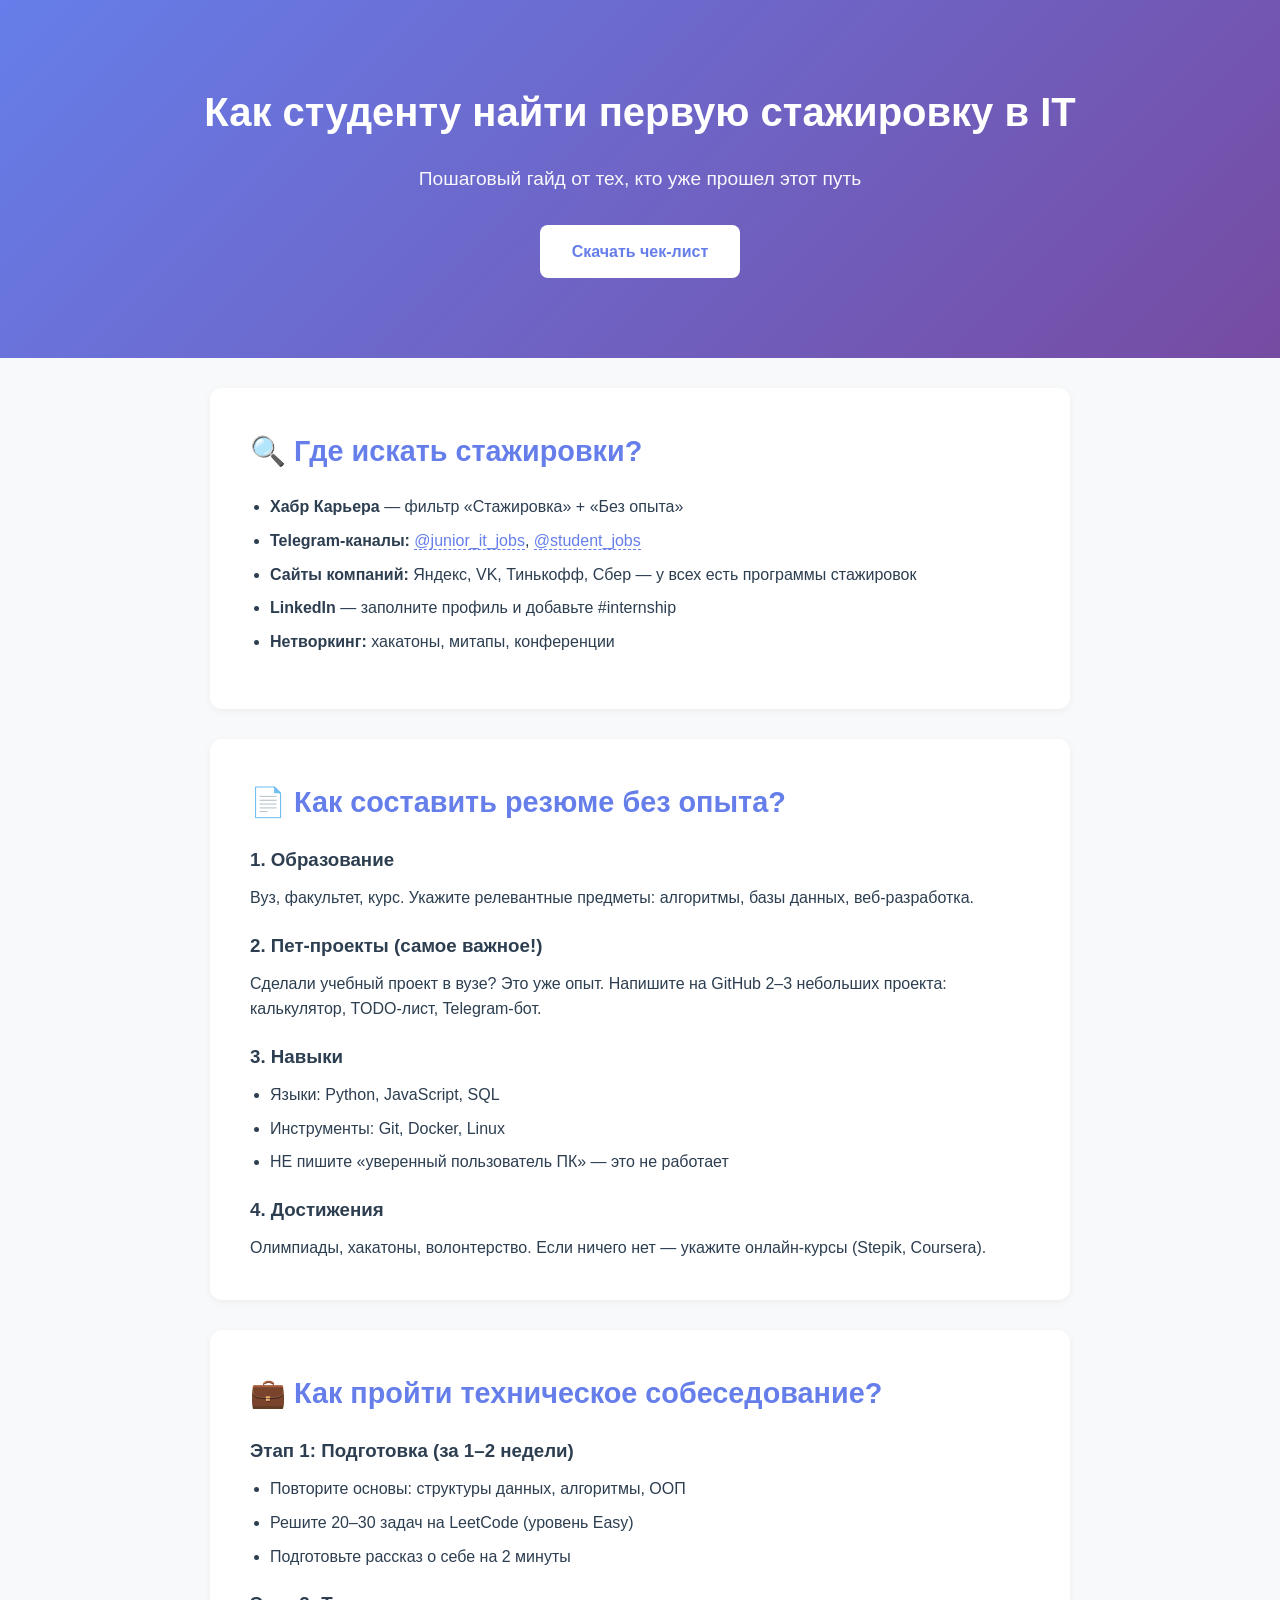
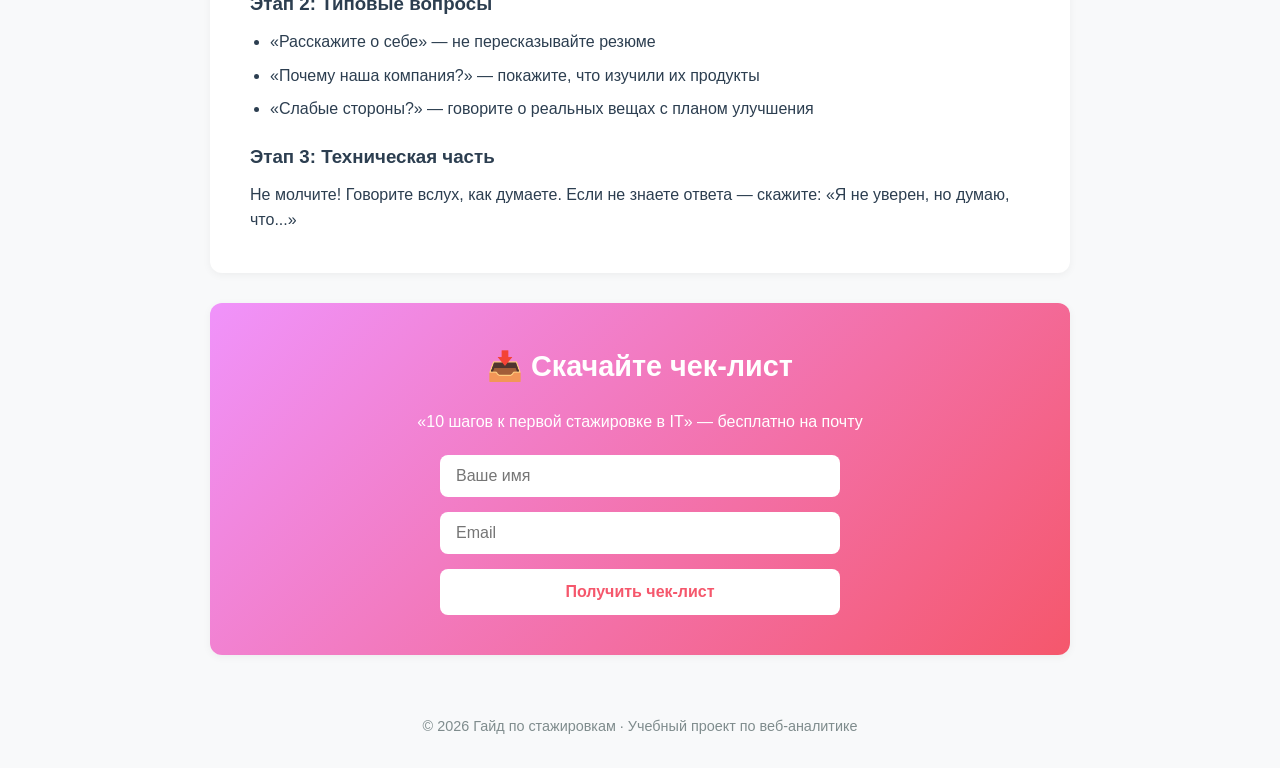
==== index.html @ 7f45454e "Create index.html" ====
<!DOCTYPE html>
<html lang="ru">
<head>
    <meta charset="UTF-8">
    <meta name="viewport" content="width=device-width, initial-scale=1.0">
    <title>Как студенту найти первую стажировку в IT</title>
    <style>
        * {
            margin: 0;
            padding: 0;
            box-sizing: border-box;
        }
        body {
            font-family: -apple-system, BlinkMacSystemFont, 'Segoe UI', Roboto, sans-serif;
            line-height: 1.6;
            color: #2c3e50;
            background: #f8f9fa;
        }
        .container {
            max-width: 900px;
            margin: 0 auto;
            padding: 0 20px;
        }
        /* Hero */
        .hero {
            background: linear-gradient(135deg, #667eea 0%, #764ba2 100%);
            color: white;
            padding: 80px 20px;
            text-align: center;
        }
        .hero h1 {
            font-size: 2.5rem;
            margin-bottom: 20px;
            font-weight: 700;
        }
        .hero p {
            font-size: 1.2rem;
            margin-bottom: 30px;
            opacity: 0.95;
        }
        .btn {
            display: inline-block;
            background: white;
            color: #667eea;
            padding: 14px 32px;
            border-radius: 8px;
            text-decoration: none;
            font-weight: 600;
            transition: transform 0.2s;
            border: none;
            cursor: pointer;
            font-size: 1rem;
        }
        .btn:hover {
            transform: translateY(-2px);
        }
        /* Sections */
        section {
            background: white;
            margin: 30px auto;
            padding: 40px;
            border-radius: 12px;
            max-width: 900px;
            box-shadow: 0 2px 8px rgba(0,0,0,0.05);
        }
        section h2 {
            color: #667eea;
            margin-bottom: 20px;
            font-size: 1.8rem;
        }
        section h3 {
            margin-top: 20px;
            margin-bottom: 10px;
            color: #2c3e50;
        }
        section ul {
            margin-left: 20px;
            margin-bottom: 15px;
        }
        section li {
            margin-bottom: 8px;
        }
        section a {
            color: #667eea;
            text-decoration: none;
            border-bottom: 1px dashed #667eea;
        }
        section a:hover {
            border-bottom-style: solid;
        }
        /* Form */
        .form-section {
            background: linear-gradient(135deg, #f093fb 0%, #f5576c 100%);
            color: white;
            text-align: center;
        }
        .form-section h2 {
            color: white;
        }
        form {
            display: flex;
            flex-direction: column;
            gap: 15px;
            max-width: 400px;
            margin: 20px auto 0;
        }
        input {
            padding: 12px 16px;
            border: none;
            border-radius: 8px;
            font-size: 1rem;
        }
        .btn-submit {
            background: white;
            color: #f5576c;
        }
        /* Footer */
        footer {
            text-align: center;
            padding: 30px;
            color: #7f8c8d;
            font-size: 0.9rem;
        }
        /* Mobile */
        @media (max-width: 600px) {
            .hero h1 { font-size: 1.8rem; }
            section { padding: 25px; }
        }
    </style>
</head>
<body>

    <!-- HERO -->
    <div class="hero">
        <h1>Как студенту найти первую стажировку в IT</h1>
        <p>Пошаговый гайд от тех, кто уже прошел этот путь</p>
        <a href="#form" class="btn">Скачать чек-лист</a>
    </div>

    <div class="container">

        <!-- SECTION 1 -->
        <section>
            <h2>🔍 Где искать стажировки?</h2>
            <ul>
                <li><strong>Хабр Карьера</strong> — фильтр «Стажировка» + «Без опыта»</li>
                <li><strong>Telegram-каналы:</strong> 
                    <a href="https://t.me/junior_it_jobs" target="_blank" class="external-link">@junior_it_jobs</a>, 
                    <a href="https://t.me/student_jobs" target="_blank" class="external-link">@student_jobs</a>
                </li>
                <li><strong>Сайты компаний:</strong> Яндекс, VK, Тинькофф, Сбер — у всех есть программы стажировок</li>
                <li><strong>LinkedIn</strong> — заполните профиль и добавьте #internship</li>
                <li><strong>Нетворкинг:</strong> хакатоны, митапы, конференции</li>
            </ul>
        </section>

        <!-- SECTION 2 -->
        <section>
            <h2>📄 Как составить резюме без опыта?</h2>
            <h3>1. Образование</h3>
            <p>Вуз, факультет, курс. Укажите релевантные предметы: алгоритмы, базы данных, веб-разработка.</p>
            
            <h3>2. Пет-проекты (самое важное!)</h3>
            <p>Сделали учебный проект в вузе? Это уже опыт. Напишите на GitHub 2–3 небольших проекта: калькулятор, TODO-лист, Telegram-бот.</p>
            
            <h3>3. Навыки</h3>
            <ul>
                <li>Языки: Python, JavaScript, SQL</li>
                <li>Инструменты: Git, Docker, Linux</li>
                <li>НЕ пишите «уверенный пользователь ПК» — это не работает</li>
            </ul>
            
            <h3>4. Достижения</h3>
            <p>Олимпиады, хакатоны, волонтерство. Если ничего нет — укажите онлайн-курсы (Stepik, Coursera).</p>
        </section>

        <!-- SECTION 3 -->
        <section>
            <h2>💼 Как пройти техническое собеседование?</h2>
            <h3>Этап 1: Подготовка (за 1–2 недели)</h3>
            <ul>
                <li>Повторите основы: структуры данных, алгоритмы, ООП</li>
                <li>Решите 20–30 задач на LeetCode (уровень Easy)</li>
                <li>Подготовьте рассказ о себе на 2 минуты</li>
            </ul>
            
            <h3>Этап 2: Типовые вопросы</h3>
            <ul>
                <li>«Расскажите о себе» — не пересказывайте резюме</li>
                <li>«Почему наша компания?» — покажите, что изучили их продукты</li>
                <li>«Слабые стороны?» — говорите о реальных вещах с планом улучшения</li>
            </ul>
            
            <h3>Этап 3: Техническая часть</h3>
            <p>Не молчите! Говорите вслух, как думаете. Если не знаете ответа — скажите: «Я не уверен, но думаю, что...»</p>
        </section>

        <!-- FORM -->
        <section id="form" class="form-section">
            <h2>📥 Скачайте чек-лист</h2>
            <p>«10 шагов к первой стажировке в IT» — бесплатно на почту</p>
            <form id="checklist-form">
                <input type="text" name="name" placeholder="Ваше имя" required>
                <input type="email" name="email" placeholder="Email" required>
                <button type="submit" class="btn btn-submit">Получить чек-лист</button>
            </form>
            <p id="form-success" style="display:none; margin-top:20px; font-weight:600;">✅ Спасибо! Чек-лист отправлен на почту.</p>
        </section>

    </div>

    <footer>
        © 2026 Гайд по стажировкам · Учебный проект по веб-аналитике
    </footer>

    <!-- Яндекс.Метрика (ЗАМЕНИТЕ XXXXXXXX НА ВАШ НОМЕР СЧЕТЧИКА) -->
    <!-- Yandex.Metrika counter -->
    <script type="text/javascript">
        // ВСТАВЬТЕ СЮДА КОД СЧЕТЧИКА ИЗ ЯНДЕКС.МЕТРИКИ
        // Или оставьте закомментированным до настройки
    </script>
    <!-- /Yandex.Metrika counter -->

    <script>
        // Обработка формы
        document.getElementById('checklist-form').addEventListener('submit', function(e) {
            e.preventDefault();
            document.getElementById('form-success').style.display = 'block';
            this.style.display = 'none';
            
            // Отправка события в Яндекс.Метрику
            if (typeof ym !== 'undefined') {
                ym(XXXXXXXX, 'reachGoal', 'download_checklist');
            }
            console.log('📥 Форма отправлена');
        });

        // Отслеживание кликов по внешним ссылкам
        document.querySelectorAll('.external-link').forEach(link => {
            link.addEventListener('click', function() {
                if (typeof ym !== 'undefined') {
                    ym(XXXXXXXX, 'reachGoal', 'external_link_click');
                }
                console.log('🔗 Клик по внешней ссылке:', this.href);
            });
        });

        // Отслеживание скролла до конца страницы
        let scrollGoalSent = false;
        window.addEventListener('scroll', function() {
            if (scrollGoalSent) return;
            const scrolled = window.scrollY + window.innerHeight;
            const pageHeight = document.body.offsetHeight;
            if (scrolled >= pageHeight - 100) {
                if (typeof ym !== 'undefined') {
                    ym(XXXXXXXX, 'reachGoal', 'read_to_end');
                }
                console.log('📖 Дочитал до конца');
                scrollGoalSent = true;
            }
        });
    </script>

</body>
</html>
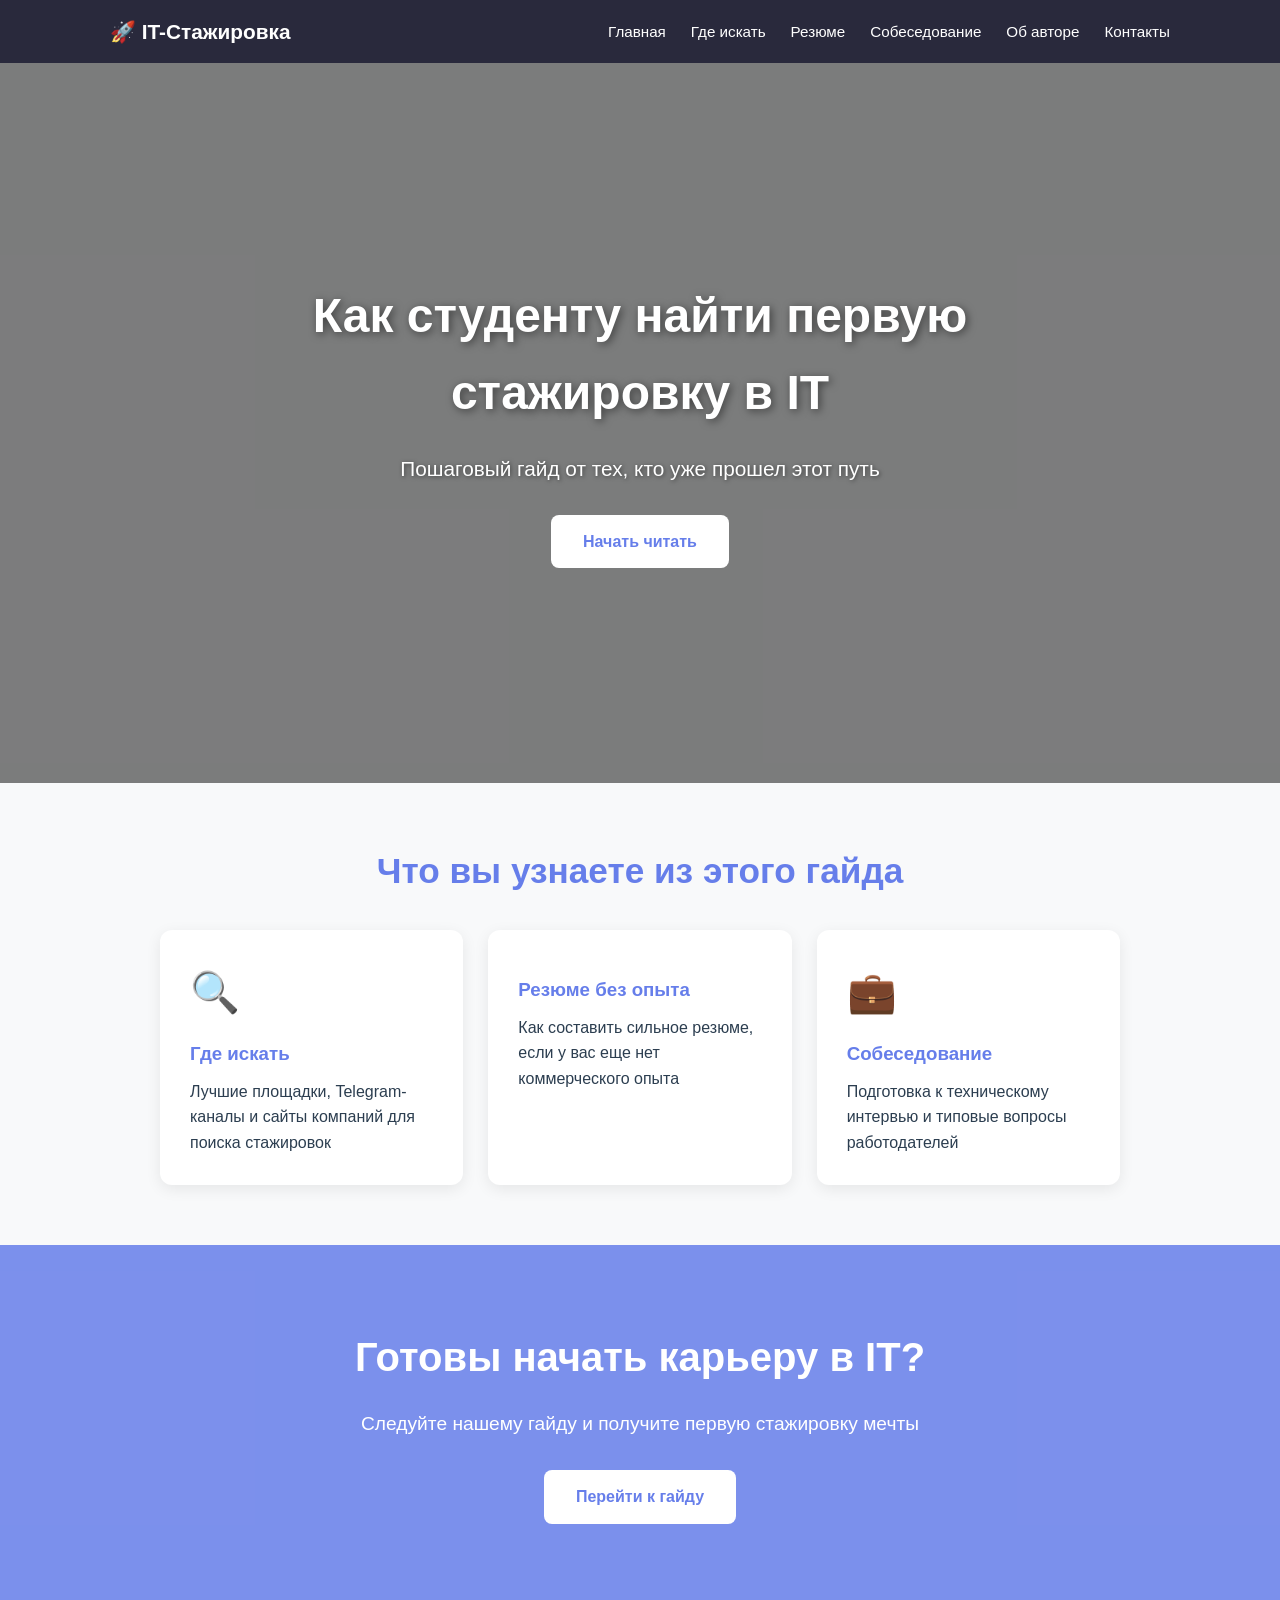
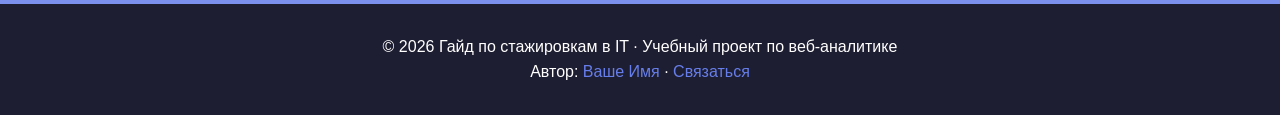
==== commit ea5f57f0: "index.html" ====
--- a/index.html
+++ b/index.html
@@ -3,261 +3,93 @@
 <head>
     <meta charset="UTF-8">
     <meta name="viewport" content="width=device-width, initial-scale=1.0">
-    <title>Как студенту найти первую стажировку в IT</title>
-    <style>
-        * {
-            margin: 0;
-            padding: 0;
-            box-sizing: border-box;
-        }
-        body {
-            font-family: -apple-system, BlinkMacSystemFont, 'Segoe UI', Roboto, sans-serif;
-            line-height: 1.6;
-            color: #2c3e50;
-            background: #f8f9fa;
-        }
-        .container {
-            max-width: 900px;
-            margin: 0 auto;
-            padding: 0 20px;
-        }
-        /* Hero */
-        .hero {
-            background: linear-gradient(135deg, #667eea 0%, #764ba2 100%);
-            color: white;
-            padding: 80px 20px;
-            text-align: center;
-        }
-        .hero h1 {
-            font-size: 2.5rem;
-            margin-bottom: 20px;
-            font-weight: 700;
-        }
-        .hero p {
-            font-size: 1.2rem;
-            margin-bottom: 30px;
-            opacity: 0.95;
-        }
-        .btn {
-            display: inline-block;
-            background: white;
-            color: #667eea;
-            padding: 14px 32px;
-            border-radius: 8px;
-            text-decoration: none;
-            font-weight: 600;
-            transition: transform 0.2s;
-            border: none;
-            cursor: pointer;
-            font-size: 1rem;
-        }
-        .btn:hover {
-            transform: translateY(-2px);
-        }
-        /* Sections */
-        section {
-            background: white;
-            margin: 30px auto;
-            padding: 40px;
-            border-radius: 12px;
-            max-width: 900px;
-            box-shadow: 0 2px 8px rgba(0,0,0,0.05);
-        }
-        section h2 {
-            color: #667eea;
-            margin-bottom: 20px;
-            font-size: 1.8rem;
-        }
-        section h3 {
-            margin-top: 20px;
-            margin-bottom: 10px;
-            color: #2c3e50;
-        }
-        section ul {
-            margin-left: 20px;
-            margin-bottom: 15px;
-        }
-        section li {
-            margin-bottom: 8px;
-        }
-        section a {
-            color: #667eea;
-            text-decoration: none;
-            border-bottom: 1px dashed #667eea;
-        }
-        section a:hover {
-            border-bottom-style: solid;
-        }
-        /* Form */
-        .form-section {
-            background: linear-gradient(135deg, #f093fb 0%, #f5576c 100%);
-            color: white;
-            text-align: center;
-        }
-        .form-section h2 {
-            color: white;
-        }
-        form {
-            display: flex;
-            flex-direction: column;
-            gap: 15px;
-            max-width: 400px;
-            margin: 20px auto 0;
-        }
-        input {
-            padding: 12px 16px;
-            border: none;
-            border-radius: 8px;
-            font-size: 1rem;
-        }
-        .btn-submit {
-            background: white;
-            color: #f5576c;
-        }
-        /* Footer */
-        footer {
-            text-align: center;
-            padding: 30px;
-            color: #7f8c8d;
-            font-size: 0.9rem;
-        }
-        /* Mobile */
-        @media (max-width: 600px) {
-            .hero h1 { font-size: 1.8rem; }
-            section { padding: 25px; }
-        }
-    </style>
+    <title>Гайд: Как найти стажировку в IT</title>
+    <link rel="stylesheet" href="style.css">
 </head>
 <body>
 
-    <!-- HERO -->
-    <div class="hero">
-        <h1>Как студенту найти первую стажировку в IT</h1>
-        <p>Пошаговый гайд от тех, кто уже прошел этот путь</p>
-        <a href="#form" class="btn">Скачать чек-лист</a>
+    <nav class="navbar">
+        <div class="nav-container">
+            <a href="index.html" class="logo">🚀 IT-Стажировка</a>
+            <ul class="nav-menu">
+                <li><a href="index.html">Главная</a></li>
+                <li><a href="where.html">Где искать</a></li>
+                <li><a href="resume.html">Резюме</a></li>
+                <li><a href="interview.html">Собеседование</a></li>
+                <li><a href="author.html">Об авторе</a></li>
+                <li><a href="contacts.html">Контакты</a></li>
+            </ul>
+        </div>
+    </nav>
+
+    <div class="hero" style="background-image: url('https://images.unsplash.com/photo-1519389950473-47ba0277781c?w=1600');">
+        <div class="hero-content">
+            <h1>Как студенту найти первую стажировку в IT</h1>
+            <p>Пошаговый гайд от тех, кто уже прошел этот путь</p>
+            <a href="where.html" class="btn btn-white">Начать читать</a>
+        </div>
     </div>
 
     <div class="container">
+        <h2 class="section-title">Что вы узнаете из этого гайда</h2>
+        <div class="cards">
+            <div class="card">
+                <div class="card-icon">🔍</div>
+                <h3>Где искать</h3>
+                <p>Лучшие площадки, Telegram-каналы и сайты компаний для поиска стажировок</p>
+            </div>
+            <div class="card">
+                <div class="card-icon"></div>
+                <h3>Резюме без опыта</h3>
+                <p>Как составить сильное резюме, если у вас еще нет коммерческого опыта</p>
+            </div>
+            <div class="card">
+                <div class="card-icon">💼</div>
+                <h3>Собеседование</h3>
+                <p>Подготовка к техническому интервью и типовые вопросы работодателей</p>
+            </div>
+        </div>
+    </div>
 
-        <!-- SECTION 1 -->
-        <section>
-            <h2>🔍 Где искать стажировки?</h2>
-            <ul>
-                <li><strong>Хабр Карьера</strong> — фильтр «Стажировка» + «Без опыта»</li>
-                <li><strong>Telegram-каналы:</strong> 
-                    <a href="https://t.me/junior_it_jobs" target="_blank" class="external-link">@junior_it_jobs</a>, 
-                    <a href="https://t.me/student_jobs" target="_blank" class="external-link">@student_jobs</a>
-                </li>
-                <li><strong>Сайты компаний:</strong> Яндекс, VK, Тинькофф, Сбер — у всех есть программы стажировок</li>
-                <li><strong>LinkedIn</strong> — заполните профиль и добавьте #internship</li>
-                <li><strong>Нетворкинг:</strong> хакатоны, митапы, конференции</li>
-            </ul>
-        </section>
-
-        <!-- SECTION 2 -->
-        <section>
-            <h2>📄 Как составить резюме без опыта?</h2>
-            <h3>1. Образование</h3>
-            <p>Вуз, факультет, курс. Укажите релевантные предметы: алгоритмы, базы данных, веб-разработка.</p>
-            
-            <h3>2. Пет-проекты (самое важное!)</h3>
-            <p>Сделали учебный проект в вузе? Это уже опыт. Напишите на GitHub 2–3 небольших проекта: калькулятор, TODO-лист, Telegram-бот.</p>
-            
-            <h3>3. Навыки</h3>
-            <ul>
-                <li>Языки: Python, JavaScript, SQL</li>
-                <li>Инструменты: Git, Docker, Linux</li>
-                <li>НЕ пишите «уверенный пользователь ПК» — это не работает</li>
-            </ul>
-            
-            <h3>4. Достижения</h3>
-            <p>Олимпиады, хакатоны, волонтерство. Если ничего нет — укажите онлайн-курсы (Stepik, Coursera).</p>
-        </section>
-
-        <!-- SECTION 3 -->
-        <section>
-            <h2>💼 Как пройти техническое собеседование?</h2>
-            <h3>Этап 1: Подготовка (за 1–2 недели)</h3>
-            <ul>
-                <li>Повторите основы: структуры данных, алгоритмы, ООП</li>
-                <li>Решите 20–30 задач на LeetCode (уровень Easy)</li>
-                <li>Подготовьте рассказ о себе на 2 минуты</li>
-            </ul>
-            
-            <h3>Этап 2: Типовые вопросы</h3>
-            <ul>
-                <li>«Расскажите о себе» — не пересказывайте резюме</li>
-                <li>«Почему наша компания?» — покажите, что изучили их продукты</li>
-                <li>«Слабые стороны?» — говорите о реальных вещах с планом улучшения</li>
-            </ul>
-            
-            <h3>Этап 3: Техническая часть</h3>
-            <p>Не молчите! Говорите вслух, как думаете. Если не знаете ответа — скажите: «Я не уверен, но думаю, что...»</p>
-        </section>
-
-        <!-- FORM -->
-        <section id="form" class="form-section">
-            <h2>📥 Скачайте чек-лист</h2>
-            <p>«10 шагов к первой стажировке в IT» — бесплатно на почту</p>
-            <form id="checklist-form">
-                <input type="text" name="name" placeholder="Ваше имя" required>
-                <input type="email" name="email" placeholder="Email" required>
-                <button type="submit" class="btn btn-submit">Получить чек-лист</button>
-            </form>
-            <p id="form-success" style="display:none; margin-top:20px; font-weight:600;">✅ Спасибо! Чек-лист отправлен на почту.</p>
-        </section>
-
+    <div class="parallax-section" style="background-image: url('https://images.unsplash.com/photo-1522071820081-009f0129c71c?w=1600');">
+        <div class="parallax-content">
+            <h2>Готовы начать карьеру в IT?</h2>
+            <p style="font-size: 1.2rem; margin-bottom: 30px;">Следуйте нашему гайду и получите первую стажировку мечты</p>
+            <a href="where.html" class="btn btn-white">Перейти к гайду</a>
+        </div>
     </div>
 
     <footer>
-        © 2026 Гайд по стажировкам · Учебный проект по веб-аналитике
+        <p>© 2026 Гайд по стажировкам в IT · Учебный проект по веб-аналитике</p>
+        <p>Автор: <a href="author.html">Ваше Имя</a> · <a href="contacts.html">Связаться</a></p>
     </footer>
 
-    <!-- Яндекс.Метрика (ЗАМЕНИТЕ XXXXXXXX НА ВАШ НОМЕР СЧЕТЧИКА) -->
     <!-- Yandex.Metrika counter -->
     <script type="text/javascript">
-        // ВСТАВЬТЕ СЮДА КОД СЧЕТЧИКА ИЗ ЯНДЕКС.МЕТРИКИ
-        // Или оставьте закомментированным до настройки
+        (function(m,e,t,r,i,k,a){m[i]=m[i]||function(){(m[i].a=m[i].a||[]).push(arguments)};
+        m[i].l=1*new Date();
+        for (var j = 0; j < document.scripts.length; j++) {if (document.scripts[j].src === r) { return; }}
+        k=e.createElement(t),a=e.getElementsByTagName(t)[0],k.async=1,k.src=r,a.parentNode.insertBefore(k,a)})
+        (window, document, "script", "https://mc.yandex.ru/metrika/tag.js", "ym");
+
+        ym(XXXXXXXX, "init", {
+            clickmap:true,
+            trackLinks:true,
+            accurateTrackBounce:true,
+            webvisor:true
+        });
     </script>
+    <noscript><div><img src="https://mc.yandex.ru/watch/XXXXXXXX" style="position:absolute; left:-9999px;" alt="" /></div></noscript>
     <!-- /Yandex.Metrika counter -->
 
     <script>
-        // Обработка формы
-        document.getElementById('checklist-form').addEventListener('submit', function(e) {
-            e.preventDefault();
-            document.getElementById('form-success').style.display = 'block';
-            this.style.display = 'none';
-            
-            // Отправка события в Яндекс.Метрику
-            if (typeof ym !== 'undefined') {
-                ym(XXXXXXXX, 'reachGoal', 'download_checklist');
-            }
-            console.log('📥 Форма отправлена');
-        });
-
-        // Отслеживание кликов по внешним ссылкам
-        document.querySelectorAll('.external-link').forEach(link => {
+        // Отслеживание переходов между страницами
+        document.querySelectorAll('.nav-menu a, .btn').forEach(link => {
             link.addEventListener('click', function() {
                 if (typeof ym !== 'undefined') {
-                    ym(XXXXXXXX, 'reachGoal', 'external_link_click');
+                    ym(XXXXXXXX, 'reachGoal', 'page_navigation');
                 }
-                console.log('🔗 Клик по внешней ссылке:', this.href);
             });
-        });
-
-        // Отслеживание скролла до конца страницы
-        let scrollGoalSent = false;
-        window.addEventListener('scroll', function() {
-            if (scrollGoalSent) return;
-            const scrolled = window.scrollY + window.innerHeight;
-            const pageHeight = document.body.offsetHeight;
-            if (scrolled >= pageHeight - 100) {
-                if (typeof ym !== 'undefined') {
-                    ym(XXXXXXXX, 'reachGoal', 'read_to_end');
-                }
-                console.log('📖 Дочитал до конца');
-                scrollGoalSent = true;
-            }
         });
     </script>
 
--- a/style.css
+++ b/style.css
@@ -0,0 +1,342 @@
+* {
+    margin: 0;
+    padding: 0;
+    box-sizing: border-box;
+}
+
+body {
+    font-family: -apple-system, BlinkMacSystemFont, 'Segoe UI', Roboto, sans-serif;
+    line-height: 1.6;
+    color: #2c3e50;
+    background: #f8f9fa;
+}
+
+/* Навигация */
+.navbar {
+    background: rgba(30, 30, 50, 0.95);
+    padding: 15px 0;
+    position: sticky;
+    top: 0;
+    z-index: 1000;
+    backdrop-filter: blur(10px);
+}
+
+.nav-container {
+    max-width: 1100px;
+    margin: 0 auto;
+    display: flex;
+    justify-content: space-between;
+    align-items: center;
+    padding: 0 20px;
+}
+
+.logo {
+    color: white;
+    font-weight: 700;
+    font-size: 1.3rem;
+    text-decoration: none;
+}
+
+.nav-menu {
+    display: flex;
+    list-style: none;
+    gap: 25px;
+    flex-wrap: wrap;
+}
+
+.nav-menu a {
+    color: white;
+    text-decoration: none;
+    font-weight: 500;
+    transition: color 0.3s;
+    font-size: 0.95rem;
+}
+
+.nav-menu a:hover {
+    color: #667eea;
+}
+
+/* Hero с фоновым фото */
+.hero {
+    height: 80vh;
+    min-height: 500px;
+    background-size: cover;
+    background-position: center;
+    background-attachment: fixed;
+    display: flex;
+    align-items: center;
+    justify-content: center;
+    text-align: center;
+    color: white;
+    position: relative;
+}
+
+.hero::before {
+    content: '';
+    position: absolute;
+    top: 0; left: 0; right: 0; bottom: 0;
+    background: rgba(0,0,0,0.5);
+}
+
+.hero-content {
+    position: relative;
+    z-index: 2;
+    max-width: 800px;
+    padding: 20px;
+}
+
+.hero h1 {
+    font-size: 3rem;
+    margin-bottom: 20px;
+    font-weight: 700;
+    text-shadow: 2px 2px 8px rgba(0,0,0,0.5);
+}
+
+.hero p {
+    font-size: 1.3rem;
+    margin-bottom: 30px;
+    text-shadow: 1px 1px 4px rgba(0,0,0,0.5);
+}
+
+/* Кнопки */
+.btn {
+    display: inline-block;
+    background: #667eea;
+    color: white;
+    padding: 14px 32px;
+    border-radius: 8px;
+    text-decoration: none;
+    font-weight: 600;
+    transition: all 0.3s;
+    border: none;
+    cursor: pointer;
+    font-size: 1rem;
+}
+
+.btn:hover {
+    background: #764ba2;
+    transform: translateY(-2px);
+}
+
+.btn-white {
+    background: white;
+    color: #667eea;
+}
+
+/* Контент */
+.container {
+    max-width: 1000px;
+    margin: 0 auto;
+    padding: 60px 20px;
+}
+
+.section-title {
+    font-size: 2.2rem;
+    color: #667eea;
+    margin-bottom: 30px;
+    text-align: center;
+}
+
+.content-block {
+    background: white;
+    padding: 40px;
+    border-radius: 12px;
+    margin-bottom: 30px;
+    box-shadow: 0 4px 15px rgba(0,0,0,0.08);
+}
+
+.content-block h2 {
+    color: #667eea;
+    margin-bottom: 20px;
+    font-size: 1.8rem;
+}
+
+.content-block h3 {
+    margin-top: 25px;
+    margin-bottom: 12px;
+    color: #2c3e50;
+    font-size: 1.3rem;
+}
+
+.content-block ul {
+    margin-left: 25px;
+    margin-bottom: 15px;
+}
+
+.content-block li {
+    margin-bottom: 10px;
+}
+
+.content-block a {
+    color: #667eea;
+    text-decoration: none;
+    border-bottom: 1px dashed #667eea;
+}
+
+.content-block a:hover {
+    border-bottom-style: solid;
+}
+
+/* Карточки */
+.cards {
+    display: grid;
+    grid-template-columns: repeat(auto-fit, minmax(280px, 1fr));
+    gap: 25px;
+    margin-top: 30px;
+}
+
+.card {
+    background: white;
+    padding: 30px;
+    border-radius: 12px;
+    box-shadow: 0 4px 15px rgba(0,0,0,0.08);
+    transition: transform 0.3s;
+}
+
+.card:hover {
+    transform: translateY(-5px);
+}
+
+.card-icon {
+    font-size: 2.5rem;
+    margin-bottom: 15px;
+}
+
+.card h3 {
+    color: #667eea;
+    margin-bottom: 10px;
+}
+
+/* Секция с фоновым фото */
+.parallax-section {
+    background-size: cover;
+    background-position: center;
+    background-attachment: fixed;
+    padding: 80px 20px;
+    color: white;
+    text-align: center;
+    position: relative;
+}
+
+.parallax-section::before {
+    content: '';
+    position: absolute;
+    top: 0; left: 0; right: 0; bottom: 0;
+    background: rgba(102, 126, 234, 0.85);
+}
+
+.parallax-content {
+    position: relative;
+    z-index: 2;
+    max-width: 800px;
+    margin: 0 auto;
+}
+
+.parallax-section h2 {
+    font-size: 2.5rem;
+    margin-bottom: 20px;
+}
+
+/* Форма */
+.form-container {
+    max-width: 500px;
+    margin: 0 auto;
+}
+
+.form-container input,
+.form-container textarea {
+    width: 100%;
+    padding: 14px 16px;
+    border: 2px solid #e0e0e0;
+    border-radius: 8px;
+    font-size: 1rem;
+    margin-bottom: 15px;
+    font-family: inherit;
+    transition: border-color 0.3s;
+}
+
+.form-container input:focus,
+.form-container textarea:focus {
+    outline: none;
+    border-color: #667eea;
+}
+
+.form-container textarea {
+    resize: vertical;
+    min-height: 120px;
+}
+
+/* Автор */
+.author-card {
+    display: flex;
+    gap: 40px;
+    align-items: center;
+    background: white;
+    padding: 40px;
+    border-radius: 12px;
+    box-shadow: 0 4px 15px rgba(0,0,0,0.08);
+    flex-wrap: wrap;
+}
+
+.author-photo {
+    width: 250px;
+    height: 250px;
+    border-radius: 50%;
+    object-fit: cover;
+    border: 5px solid #667eea;
+}
+
+.author-info {
+    flex: 1;
+    min-width: 280px;
+}
+
+.author-info h2 {
+    color: #667eea;
+    margin-bottom: 15px;
+}
+
+.author-info p {
+    margin-bottom: 12px;
+}
+
+/* Контакты */
+.contact-item {
+    display: flex;
+    align-items: center;
+    gap: 15px;
+    padding: 20px;
+    background: white;
+    border-radius: 8px;
+    margin-bottom: 15px;
+    box-shadow: 0 2px 8px rgba(0,0,0,0.05);
+}
+
+.contact-icon {
+    font-size: 1.8rem;
+    width: 50px;
+    text-align: center;
+}
+
+/* Footer */
+footer {
+    background: #1e1e32;
+    color: white;
+    text-align: center;
+    padding: 30px 20px;
+}
+
+footer a {
+    color: #667eea;
+    text-decoration: none;
+}
+
+/* Адаптив */
+@media (max-width: 768px) {
+    .hero h1 { font-size: 2rem; }
+    .hero p { font-size: 1.1rem; }
+    .nav-menu { gap: 15px; font-size: 0.9rem; }
+    .content-block { padding: 25px; }
+    .author-card { flex-direction: column; text-align: center; }
+    .author-photo { width: 200px; height: 200px; }
+}
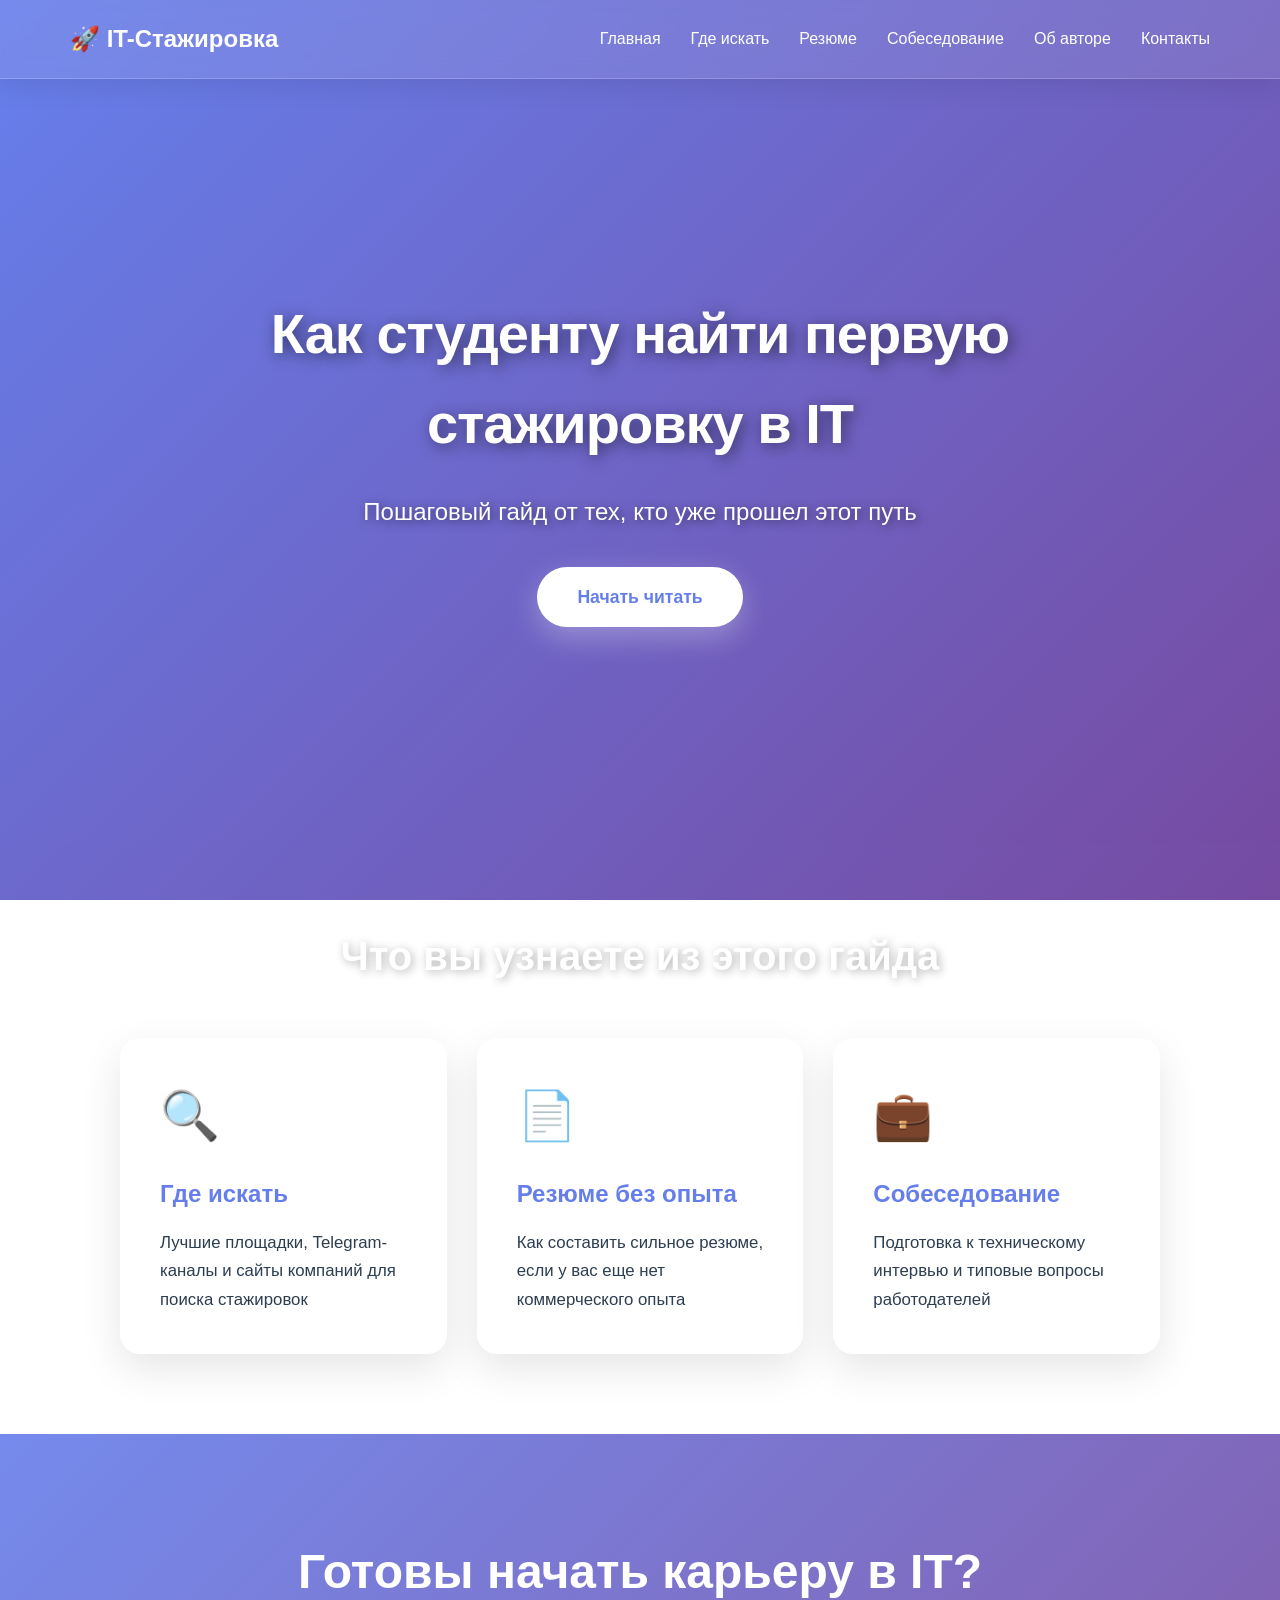
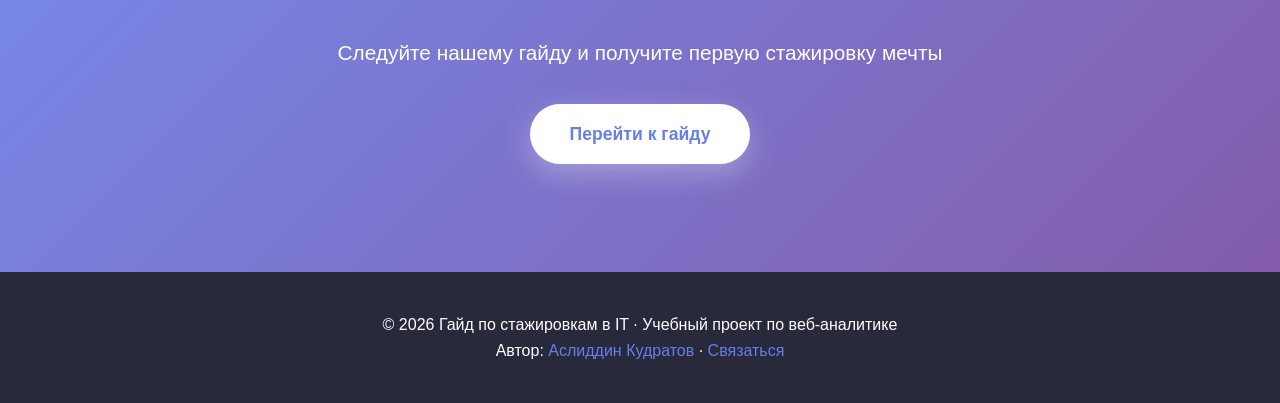
==== commit 5460454b: "Update index.html" ====
--- a/index.html
+++ b/index.html
@@ -3,11 +3,10 @@
 <head>
     <meta charset="UTF-8">
     <meta name="viewport" content="width=device-width, initial-scale=1.0">
-    <title>Гайд: Как найти стажировку в IT</title>
+    <title>Гайд: Как найти стажировку в IT | Аслиддин Кудратов</title>
     <link rel="stylesheet" href="style.css">
 </head>
 <body>
-
     <nav class="navbar">
         <div class="nav-container">
             <a href="index.html" class="logo">🚀 IT-Стажировка</a>
@@ -21,7 +20,6 @@
             </ul>
         </div>
     </nav>
-
     <div class="hero" style="background-image: url('https://images.unsplash.com/photo-1519389950473-47ba0277781c?w=1600');">
         <div class="hero-content">
             <h1>Как студенту найти первую стажировку в IT</h1>
@@ -29,69 +27,40 @@
             <a href="where.html" class="btn btn-white">Начать читать</a>
         </div>
     </div>
-
     <div class="container">
         <h2 class="section-title">Что вы узнаете из этого гайда</h2>
         <div class="cards">
-            <div class="card">
-                <div class="card-icon">🔍</div>
-                <h3>Где искать</h3>
-                <p>Лучшие площадки, Telegram-каналы и сайты компаний для поиска стажировок</p>
-            </div>
-            <div class="card">
-                <div class="card-icon"></div>
-                <h3>Резюме без опыта</h3>
-                <p>Как составить сильное резюме, если у вас еще нет коммерческого опыта</p>
-            </div>
-            <div class="card">
-                <div class="card-icon">💼</div>
-                <h3>Собеседование</h3>
-                <p>Подготовка к техническому интервью и типовые вопросы работодателей</p>
-            </div>
+            <div class="card"><div class="card-icon">🔍</div><h3>Где искать</h3><p>Лучшие площадки, Telegram-каналы и сайты компаний для поиска стажировок</p></div>
+            <div class="card"><div class="card-icon">📄</div><h3>Резюме без опыта</h3><p>Как составить сильное резюме, если у вас еще нет коммерческого опыта</p></div>
+            <div class="card"><div class="card-icon">💼</div><h3>Собеседование</h3><p>Подготовка к техническому интервью и типовые вопросы работодателей</p></div>
         </div>
     </div>
-
     <div class="parallax-section" style="background-image: url('https://images.unsplash.com/photo-1522071820081-009f0129c71c?w=1600');">
         <div class="parallax-content">
             <h2>Готовы начать карьеру в IT?</h2>
-            <p style="font-size: 1.2rem; margin-bottom: 30px;">Следуйте нашему гайду и получите первую стажировку мечты</p>
+            <p style="font-size: 1.3rem; margin-bottom: 35px;">Следуйте нашему гайду и получите первую стажировку мечты</p>
             <a href="where.html" class="btn btn-white">Перейти к гайду</a>
         </div>
     </div>
-
     <footer>
         <p>© 2026 Гайд по стажировкам в IT · Учебный проект по веб-аналитике</p>
-        <p>Автор: <a href="author.html">Ваше Имя</a> · <a href="contacts.html">Связаться</a></p>
+        <p>Автор: <a href="author.html">Аслиддин Кудратов</a> · <a href="contacts.html">Связаться</a></p>
     </footer>
-
-    <!-- Yandex.Metrika counter -->
     <script type="text/javascript">
         (function(m,e,t,r,i,k,a){m[i]=m[i]||function(){(m[i].a=m[i].a||[]).push(arguments)};
         m[i].l=1*new Date();
         for (var j = 0; j < document.scripts.length; j++) {if (document.scripts[j].src === r) { return; }}
         k=e.createElement(t),a=e.getElementsByTagName(t)[0],k.async=1,k.src=r,a.parentNode.insertBefore(k,a)})
         (window, document, "script", "https://mc.yandex.ru/metrika/tag.js", "ym");
-
-        ym(XXXXXXXX, "init", {
-            clickmap:true,
-            trackLinks:true,
-            accurateTrackBounce:true,
-            webvisor:true
-        });
+        ym(12345678, "init", { clickmap: true, trackLinks: true, accurateTrackBounce: true, webvisor: true });
     </script>
-    <noscript><div><img src="https://mc.yandex.ru/watch/XXXXXXXX" style="position:absolute; left:-9999px;" alt="" /></div></noscript>
-    <!-- /Yandex.Metrika counter -->
-
+    <noscript><div><img src="https://mc.yandex.ru/watch/12345678" style="position:absolute; left:-9999px;" alt="" /></div></noscript>
     <script>
-        // Отслеживание переходов между страницами
         document.querySelectorAll('.nav-menu a, .btn').forEach(link => {
             link.addEventListener('click', function() {
-                if (typeof ym !== 'undefined') {
-                    ym(XXXXXXXX, 'reachGoal', 'page_navigation');
-                }
+                if (typeof ym !== 'undefined') { ym(12345678, 'reachGoal', 'page_navigation'); }
             });
         });
     </script>
-
 </body>
 </html>
--- a/style.css
+++ b/style.css
@@ -1,342 +1,64 @@
-* {
-    margin: 0;
-    padding: 0;
-    box-sizing: border-box;
-}
-
-body {
-    font-family: -apple-system, BlinkMacSystemFont, 'Segoe UI', Roboto, sans-serif;
-    line-height: 1.6;
-    color: #2c3e50;
-    background: #f8f9fa;
-}
-
-/* Навигация */
-.navbar {
-    background: rgba(30, 30, 50, 0.95);
-    padding: 15px 0;
-    position: sticky;
-    top: 0;
-    z-index: 1000;
-    backdrop-filter: blur(10px);
-}
-
-.nav-container {
-    max-width: 1100px;
-    margin: 0 auto;
-    display: flex;
-    justify-content: space-between;
-    align-items: center;
-    padding: 0 20px;
-}
-
-.logo {
-    color: white;
-    font-weight: 700;
-    font-size: 1.3rem;
-    text-decoration: none;
-}
-
-.nav-menu {
-    display: flex;
-    list-style: none;
-    gap: 25px;
-    flex-wrap: wrap;
-}
-
-.nav-menu a {
-    color: white;
-    text-decoration: none;
-    font-weight: 500;
-    transition: color 0.3s;
-    font-size: 0.95rem;
-}
-
-.nav-menu a:hover {
-    color: #667eea;
-}
-
-/* Hero с фоновым фото */
-.hero {
-    height: 80vh;
-    min-height: 500px;
-    background-size: cover;
-    background-position: center;
-    background-attachment: fixed;
-    display: flex;
-    align-items: center;
-    justify-content: center;
-    text-align: center;
-    color: white;
-    position: relative;
-}
-
-.hero::before {
-    content: '';
-    position: absolute;
-    top: 0; left: 0; right: 0; bottom: 0;
-    background: rgba(0,0,0,0.5);
-}
-
-.hero-content {
-    position: relative;
-    z-index: 2;
-    max-width: 800px;
-    padding: 20px;
-}
-
-.hero h1 {
-    font-size: 3rem;
-    margin-bottom: 20px;
-    font-weight: 700;
-    text-shadow: 2px 2px 8px rgba(0,0,0,0.5);
-}
-
-.hero p {
-    font-size: 1.3rem;
-    margin-bottom: 30px;
-    text-shadow: 1px 1px 4px rgba(0,0,0,0.5);
-}
-
-/* Кнопки */
-.btn {
-    display: inline-block;
-    background: #667eea;
-    color: white;
-    padding: 14px 32px;
-    border-radius: 8px;
-    text-decoration: none;
-    font-weight: 600;
-    transition: all 0.3s;
-    border: none;
-    cursor: pointer;
-    font-size: 1rem;
-}
-
-.btn:hover {
-    background: #764ba2;
-    transform: translateY(-2px);
-}
-
-.btn-white {
-    background: white;
-    color: #667eea;
-}
-
-/* Контент */
-.container {
-    max-width: 1000px;
-    margin: 0 auto;
-    padding: 60px 20px;
-}
-
-.section-title {
-    font-size: 2.2rem;
-    color: #667eea;
-    margin-bottom: 30px;
-    text-align: center;
-}
-
-.content-block {
-    background: white;
-    padding: 40px;
-    border-radius: 12px;
-    margin-bottom: 30px;
-    box-shadow: 0 4px 15px rgba(0,0,0,0.08);
-}
-
-.content-block h2 {
-    color: #667eea;
-    margin-bottom: 20px;
-    font-size: 1.8rem;
-}
-
-.content-block h3 {
-    margin-top: 25px;
-    margin-bottom: 12px;
-    color: #2c3e50;
-    font-size: 1.3rem;
-}
-
-.content-block ul {
-    margin-left: 25px;
-    margin-bottom: 15px;
-}
-
-.content-block li {
-    margin-bottom: 10px;
-}
-
-.content-block a {
-    color: #667eea;
-    text-decoration: none;
-    border-bottom: 1px dashed #667eea;
-}
-
-.content-block a:hover {
-    border-bottom-style: solid;
-}
-
-/* Карточки */
-.cards {
-    display: grid;
-    grid-template-columns: repeat(auto-fit, minmax(280px, 1fr));
-    gap: 25px;
-    margin-top: 30px;
-}
-
-.card {
-    background: white;
-    padding: 30px;
-    border-radius: 12px;
-    box-shadow: 0 4px 15px rgba(0,0,0,0.08);
-    transition: transform 0.3s;
-}
-
-.card:hover {
-    transform: translateY(-5px);
-}
-
-.card-icon {
-    font-size: 2.5rem;
-    margin-bottom: 15px;
-}
-
-.card h3 {
-    color: #667eea;
-    margin-bottom: 10px;
-}
-
-/* Секция с фоновым фото */
-.parallax-section {
-    background-size: cover;
-    background-position: center;
-    background-attachment: fixed;
-    padding: 80px 20px;
-    color: white;
-    text-align: center;
-    position: relative;
-}
-
-.parallax-section::before {
-    content: '';
-    position: absolute;
-    top: 0; left: 0; right: 0; bottom: 0;
-    background: rgba(102, 126, 234, 0.85);
-}
-
-.parallax-content {
-    position: relative;
-    z-index: 2;
-    max-width: 800px;
-    margin: 0 auto;
-}
-
-.parallax-section h2 {
-    font-size: 2.5rem;
-    margin-bottom: 20px;
-}
-
-/* Форма */
-.form-container {
-    max-width: 500px;
-    margin: 0 auto;
-}
-
-.form-container input,
-.form-container textarea {
-    width: 100%;
-    padding: 14px 16px;
-    border: 2px solid #e0e0e0;
-    border-radius: 8px;
-    font-size: 1rem;
-    margin-bottom: 15px;
-    font-family: inherit;
-    transition: border-color 0.3s;
-}
-
-.form-container input:focus,
-.form-container textarea:focus {
-    outline: none;
-    border-color: #667eea;
-}
-
-.form-container textarea {
-    resize: vertical;
-    min-height: 120px;
-}
-
-/* Автор */
-.author-card {
-    display: flex;
-    gap: 40px;
-    align-items: center;
-    background: white;
-    padding: 40px;
-    border-radius: 12px;
-    box-shadow: 0 4px 15px rgba(0,0,0,0.08);
-    flex-wrap: wrap;
-}
-
-.author-photo {
-    width: 250px;
-    height: 250px;
-    border-radius: 50%;
-    object-fit: cover;
-    border: 5px solid #667eea;
-}
-
-.author-info {
-    flex: 1;
-    min-width: 280px;
-}
-
-.author-info h2 {
-    color: #667eea;
-    margin-bottom: 15px;
-}
-
-.author-info p {
-    margin-bottom: 12px;
-}
-
-/* Контакты */
-.contact-item {
-    display: flex;
-    align-items: center;
-    gap: 15px;
-    padding: 20px;
-    background: white;
-    border-radius: 8px;
-    margin-bottom: 15px;
-    box-shadow: 0 2px 8px rgba(0,0,0,0.05);
-}
-
-.contact-icon {
-    font-size: 1.8rem;
-    width: 50px;
-    text-align: center;
-}
-
-/* Footer */
-footer {
-    background: #1e1e32;
-    color: white;
-    text-align: center;
-    padding: 30px 20px;
-}
-
-footer a {
-    color: #667eea;
-    text-decoration: none;
-}
-
-/* Адаптив */
-@media (max-width: 768px) {
-    .hero h1 { font-size: 2rem; }
-    .hero p { font-size: 1.1rem; }
-    .nav-menu { gap: 15px; font-size: 0.9rem; }
-    .content-block { padding: 25px; }
-    .author-card { flex-direction: column; text-align: center; }
-    .author-photo { width: 200px; height: 200px; }
-}
+* { margin: 0; padding: 0; box-sizing: border-box; }
+body { font-family: 'Segoe UI', Tahoma, Geneva, Verdana, sans-serif; line-height: 1.6; color: #2c3e50; background: linear-gradient(135deg, #667eea 0%, #764ba2 100%); background-attachment: fixed; min-height: 100vh; }
+.navbar { background: rgba(255, 255, 255, 0.1); backdrop-filter: blur(10px); padding: 20px 0; position: sticky; top: 0; z-index: 1000; box-shadow: 0 4px 30px rgba(0, 0, 0, 0.1); border-bottom: 1px solid rgba(255, 255, 255, 0.2); }
+.nav-container { max-width: 1200px; margin: 0 auto; display: flex; justify-content: space-between; align-items: center; padding: 0 30px; }
+.logo { color: white; font-weight: 700; font-size: 1.5rem; text-decoration: none; transition: transform 0.3s; }
+.logo:hover { transform: scale(1.05); }
+.nav-menu { display: flex; list-style: none; gap: 30px; flex-wrap: wrap; }
+.nav-menu a { color: white; text-decoration: none; font-weight: 500; transition: all 0.3s; font-size: 1rem; position: relative; padding: 5px 0; }
+.nav-menu a::after { content: ''; position: absolute; bottom: 0; left: 0; width: 0; height: 2px; background: white; transition: width 0.3s; }
+.nav-menu a:hover::after { width: 100%; }
+.nav-menu a:hover { transform: translateY(-2px); }
+.hero { height: 85vh; min-height: 500px; background-size: cover; background-position: center; background-attachment: fixed; display: flex; align-items: center; justify-content: center; text-align: center; color: white; position: relative; overflow: hidden; }
+.hero::before { content: ''; position: absolute; top: 0; left: 0; right: 0; bottom: 0; background: linear-gradient(135deg, rgba(102, 126, 234, 0.7) 0%, rgba(118, 75, 162, 0.7) 100%); animation: gradientShift 15s ease infinite; }
+@keyframes gradientShift { 0%, 100% { opacity: 0.7; } 50% { opacity: 0.9; } }
+.hero-content { position: relative; z-index: 2; max-width: 900px; padding: 20px; animation: fadeInUp 1s ease; }
+@keyframes fadeInUp { from { opacity: 0; transform: translateY(30px); } to { opacity: 1; transform: translateY(0); } }
+.hero h1 { font-size: 3.5rem; margin-bottom: 25px; font-weight: 800; text-shadow: 3px 3px 15px rgba(0,0,0,0.5); letter-spacing: -1px; }
+.hero p { font-size: 1.5rem; margin-bottom: 35px; text-shadow: 2px 2px 10px rgba(0,0,0,0.5); font-weight: 300; }
+.btn { display: inline-block; background: linear-gradient(135deg, #667eea 0%, #764ba2 100%); color: white; padding: 16px 40px; border-radius: 50px; text-decoration: none; font-weight: 600; transition: all 0.3s; border: none; cursor: pointer; font-size: 1.1rem; box-shadow: 0 10px 30px rgba(102, 126, 234, 0.4); position: relative; overflow: hidden; }
+.btn::before { content: ''; position: absolute; top: 0; left: -100%; width: 100%; height: 100%; background: linear-gradient(90deg, transparent, rgba(255,255,255,0.3), transparent); transition: left 0.5s; }
+.btn:hover::before { left: 100%; }
+.btn:hover { transform: translateY(-3px); box-shadow: 0 15px 40px rgba(102, 126, 234, 0.6); }
+.btn-white { background: white; color: #667eea; box-shadow: 0 10px 30px rgba(255, 255, 255, 0.3); }
+.btn-white:hover { box-shadow: 0 15px 40px rgba(255, 255, 255, 0.5); }
+.container { max-width: 1100px; margin: 0 auto; padding: 80px 30px; }
+.section-title { font-size: 2.5rem; color: white; margin-bottom: 50px; text-align: center; font-weight: 700; text-shadow: 2px 2px 10px rgba(0,0,0,0.3); }
+.content-block { background: rgba(255, 255, 255, 0.95); padding: 50px; border-radius: 20px; margin-bottom: 40px; box-shadow: 0 20px 60px rgba(0,0,0,0.15); backdrop-filter: blur(10px); transition: transform 0.3s; }
+.content-block:hover { transform: translateY(-5px); }
+.content-block h2 { color: #667eea; margin-bottom: 25px; font-size: 2rem; font-weight: 700; }
+.content-block h3 { margin-top: 30px; margin-bottom: 15px; color: #2c3e50; font-size: 1.4rem; font-weight: 600; }
+.content-block ul { margin-left: 30px; margin-bottom: 20px; }
+.content-block li { margin-bottom: 12px; font-size: 1.05rem; }
+.content-block a { color: #667eea; text-decoration: none; border-bottom: 2px dashed #667eea; transition: all 0.3s; font-weight: 500; }
+.content-block a:hover { border-bottom-style: solid; color: #764ba2; }
+.cards { display: grid; grid-template-columns: repeat(auto-fit, minmax(300px, 1fr)); gap: 30px; margin-top: 40px; }
+.card { background: white; padding: 40px; border-radius: 20px; box-shadow: 0 15px 40px rgba(0,0,0,0.1); transition: all 0.4s; position: relative; overflow: hidden; }
+.card::before { content: ''; position: absolute; top: 0; left: 0; width: 100%; height: 5px; background: linear-gradient(90deg, #667eea, #764ba2); transform: scaleX(0); transition: transform 0.4s; }
+.card:hover::before { transform: scaleX(1); }
+.card:hover { transform: translateY(-10px) rotateX(5deg); box-shadow: 0 25px 60px rgba(0,0,0,0.2); }
+.card-icon { font-size: 3rem; margin-bottom: 20px; display: inline-block; animation: bounce 2s infinite; }
+@keyframes bounce { 0%, 100% { transform: translateY(0); } 50% { transform: translateY(-10px); } }
+.card h3 { color: #667eea; margin-bottom: 15px; font-size: 1.5rem; font-weight: 700; }
+.card p { font-size: 1.05rem; line-height: 1.7; }
+.parallax-section { background-size: cover; background-position: center; background-attachment: fixed; padding: 100px 30px; color: white; text-align: center; position: relative; }
+.parallax-section::before { content: ''; position: absolute; top: 0; left: 0; right: 0; bottom: 0; background: linear-gradient(135deg, rgba(102, 126, 234, 0.9) 0%, rgba(118, 75, 162, 0.9) 100%); }
+.parallax-content { position: relative; z-index: 2; max-width: 900px; margin: 0 auto; animation: fadeInUp 1s ease; }
+.parallax-section h2 { font-size: 3rem; margin-bottom: 25px; font-weight: 800; }
+.form-container { max-width: 600px; margin: 0 auto; }
+.form-container input, .form-container textarea { width: 100%; padding: 16px 20px; border: 2px solid #e0e0e0; border-radius: 12px; font-size: 1.05rem; margin-bottom: 20px; font-family: inherit; transition: all 0.3s; background: white; }
+.form-container input:focus, .form-container textarea:focus { outline: none; border-color: #667eea; box-shadow: 0 0 0 4px rgba(102, 126, 234, 0.1); transform: translateY(-2px); }
+.form-container textarea { resize: vertical; min-height: 150px; }
+.author-card { display: flex; gap: 50px; align-items: center; background: rgba(255, 255, 255, 0.95); padding: 50px; border-radius: 20px; box-shadow: 0 20px 60px rgba(0,0,0,0.15); flex-wrap: wrap; backdrop-filter: blur(10px); }
+.author-photo { width: 280px; height: 280px; border-radius: 50%; object-fit: cover; border: 6px solid #667eea; box-shadow: 0 15px 40px rgba(102, 126, 234, 0.4); transition: transform 0.3s; }
+.author-photo:hover { transform: scale(1.05) rotate(5deg); }
+.author-info { flex: 1; min-width: 300px; }
+.author-info h2 { color: #667eea; margin-bottom: 20px; font-size: 2.2rem; font-weight: 700; }
+.author-info p { margin-bottom: 15px; font-size: 1.1rem; line-height: 1.7; }
+.contact-item { display: flex; align-items: center; gap: 20px; padding: 25px; background: white; border-radius: 15px; margin-bottom: 20px; box-shadow: 0 10px 30px rgba(0,0,0,0.1); transition: all 0.3s; }
+.contact-item:hover { transform: translateX(10px); box-shadow: 0 15px 40px rgba(0,0,0,0.15); }
+.contact-icon { font-size: 2rem; width: 60px; height: 60px; display: flex; align-items: center; justify-content: center; background: linear-gradient(135deg, #667eea 0%, #764ba2 100%); border-radius: 50%; color: white; }
+footer { background: rgba(30, 30, 50, 0.95); color: white; text-align: center; padding: 40px 30px; backdrop-filter: blur(10px); }
+footer a { color: #667eea; text-decoration: none; font-weight: 500; transition: color 0.3s; }
+footer a:hover { color: #764ba2; }
+@media (max-width: 768px) { .hero h1 { font-size: 2.2rem; } .hero p { font-size: 1.2rem; } .nav-menu { gap: 15px; font-size: 0.9rem; } .content-block { padding: 30px; } .author-card { flex-direction: column; text-align: center; } .author-photo { width: 220px; height: 220px; } .cards { grid-template-columns: 1fr; } .container { padding: 40px 20px; } }
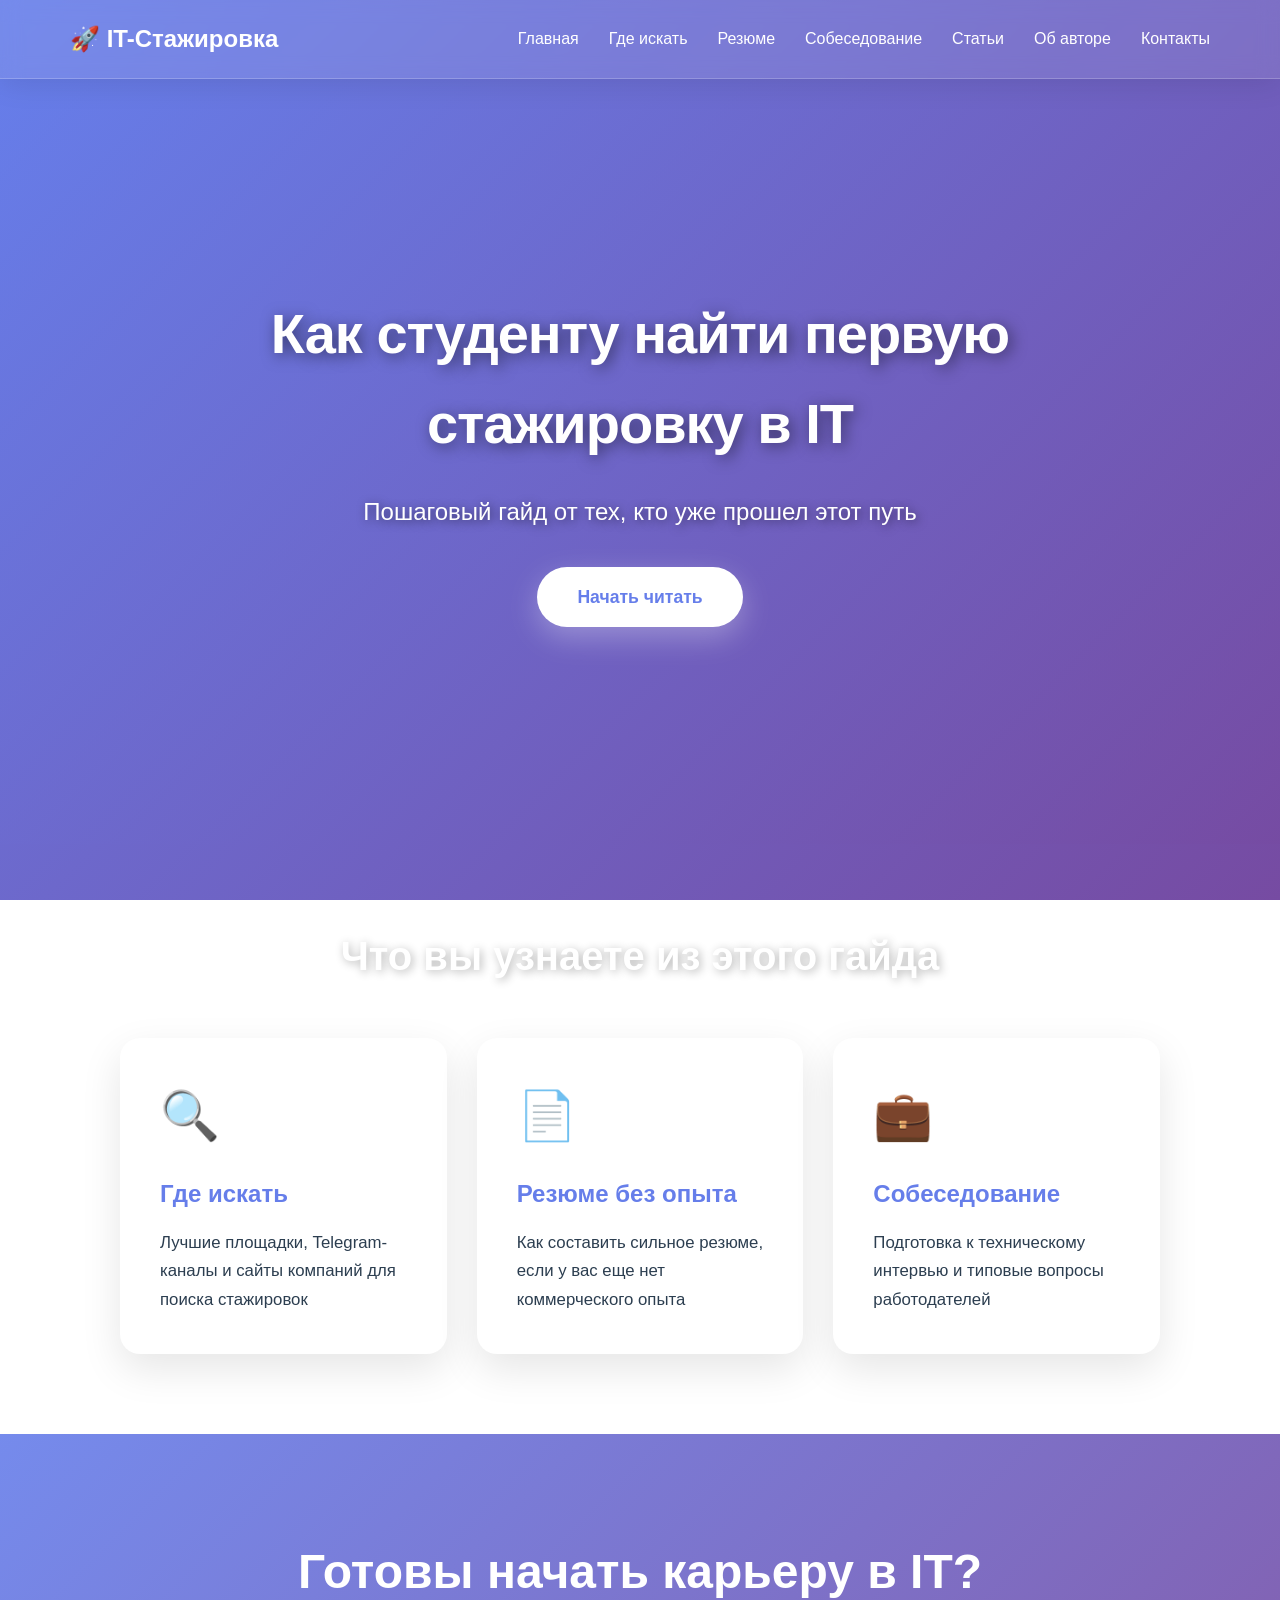
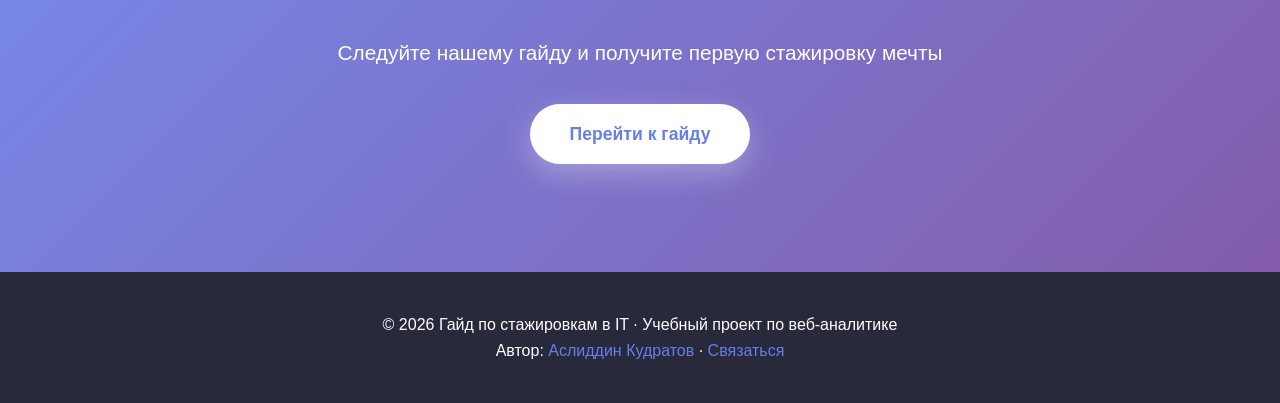
==== commit 7c69144e: "Update index.html" ====
--- a/index.html
+++ b/index.html
@@ -15,6 +15,7 @@
                 <li><a href="where.html">Где искать</a></li>
                 <li><a href="resume.html">Резюме</a></li>
                 <li><a href="interview.html">Собеседование</a></li>
+                <li><a href="articles.html">Статьи</a></li>
                 <li><a href="author.html">Об авторе</a></li>
                 <li><a href="contacts.html">Контакты</a></li>
             </ul>
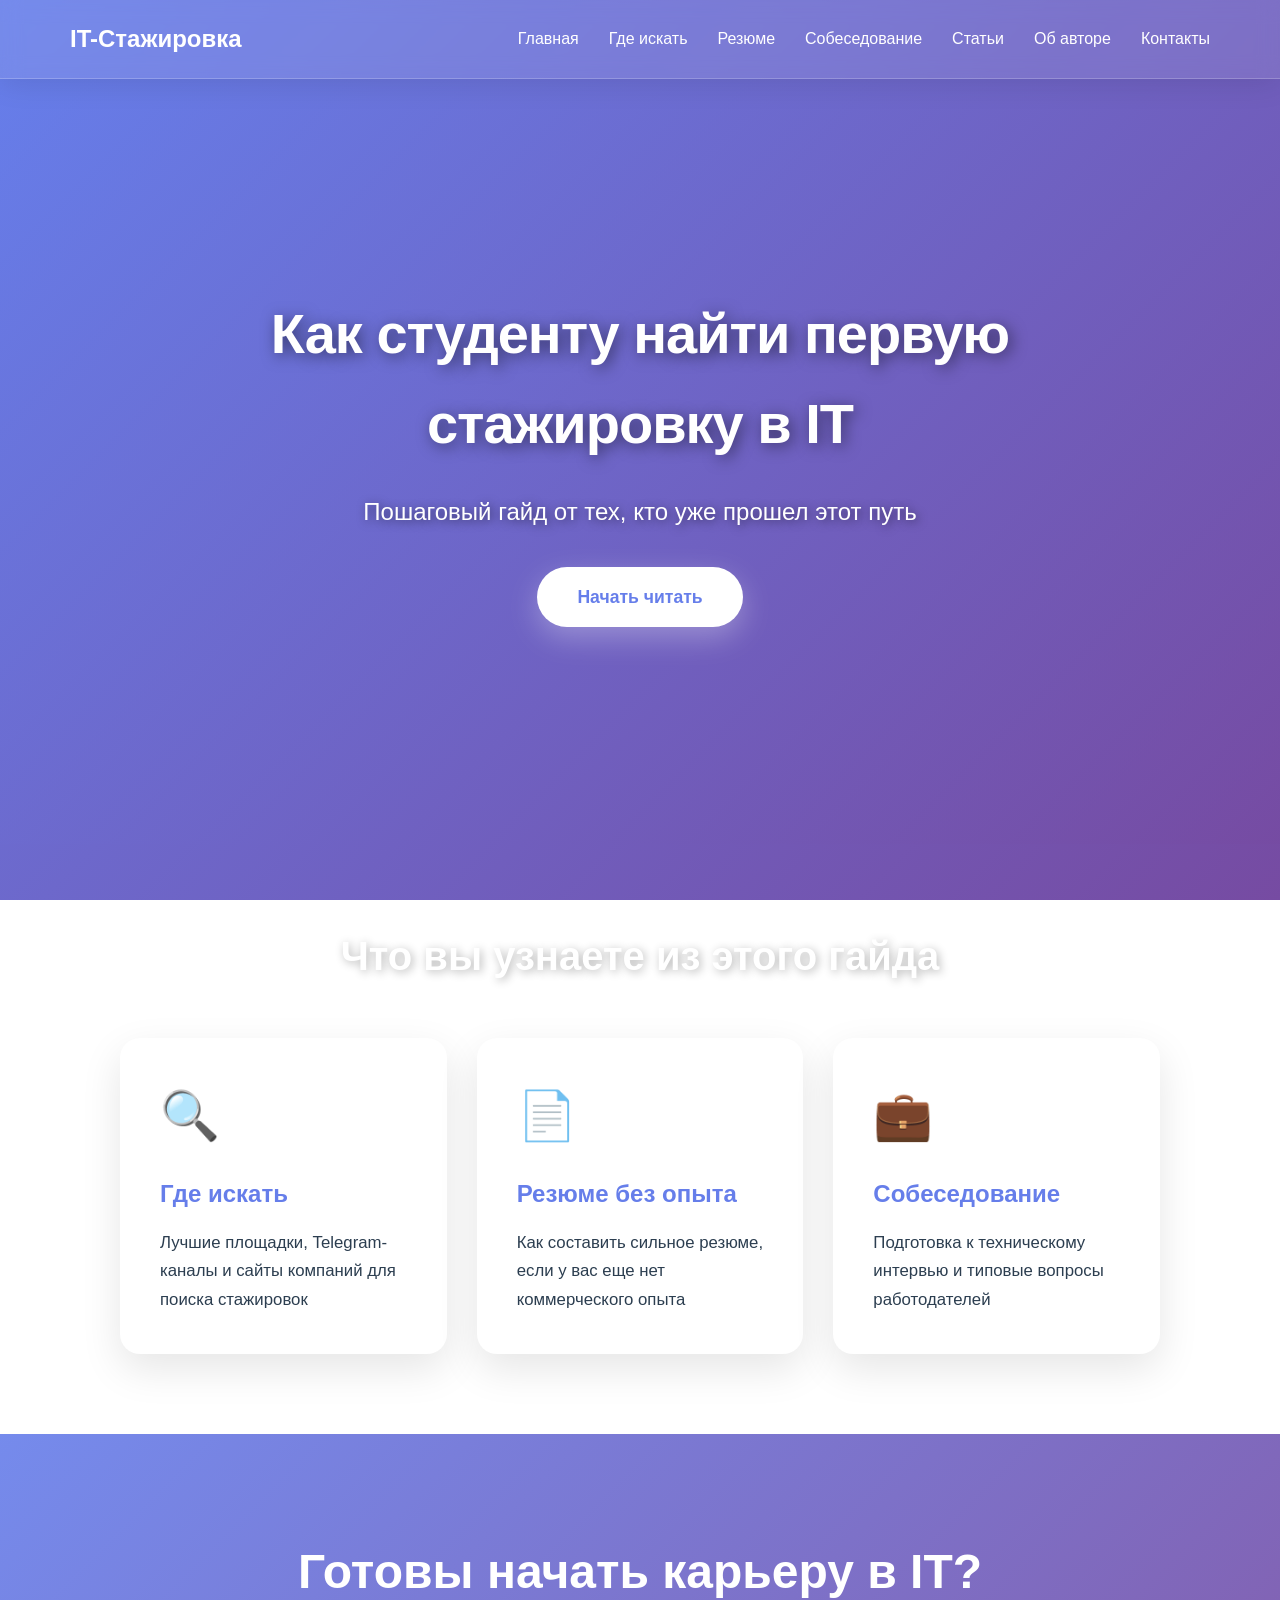
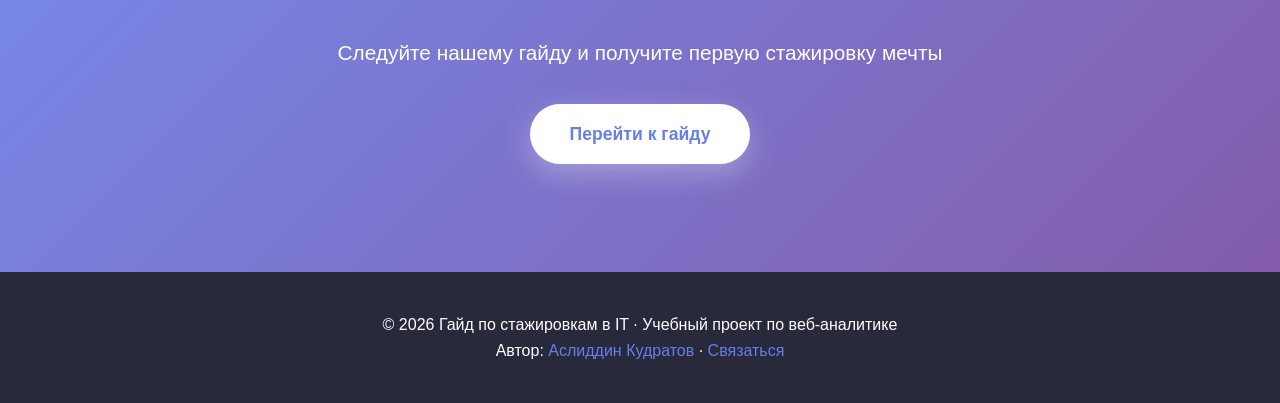
==== commit a9a219ca: "Update index.html" ====
--- a/index.html
+++ b/index.html
@@ -9,7 +9,7 @@
 <body>
     <nav class="navbar">
         <div class="nav-container">
-            <a href="index.html" class="logo">🚀 IT-Стажировка</a>
+            <a href="index.html" class="logo"> IT-Стажировка</a>
             <ul class="nav-menu">
                 <li><a href="index.html">Главная</a></li>
                 <li><a href="where.html">Где искать</a></li>
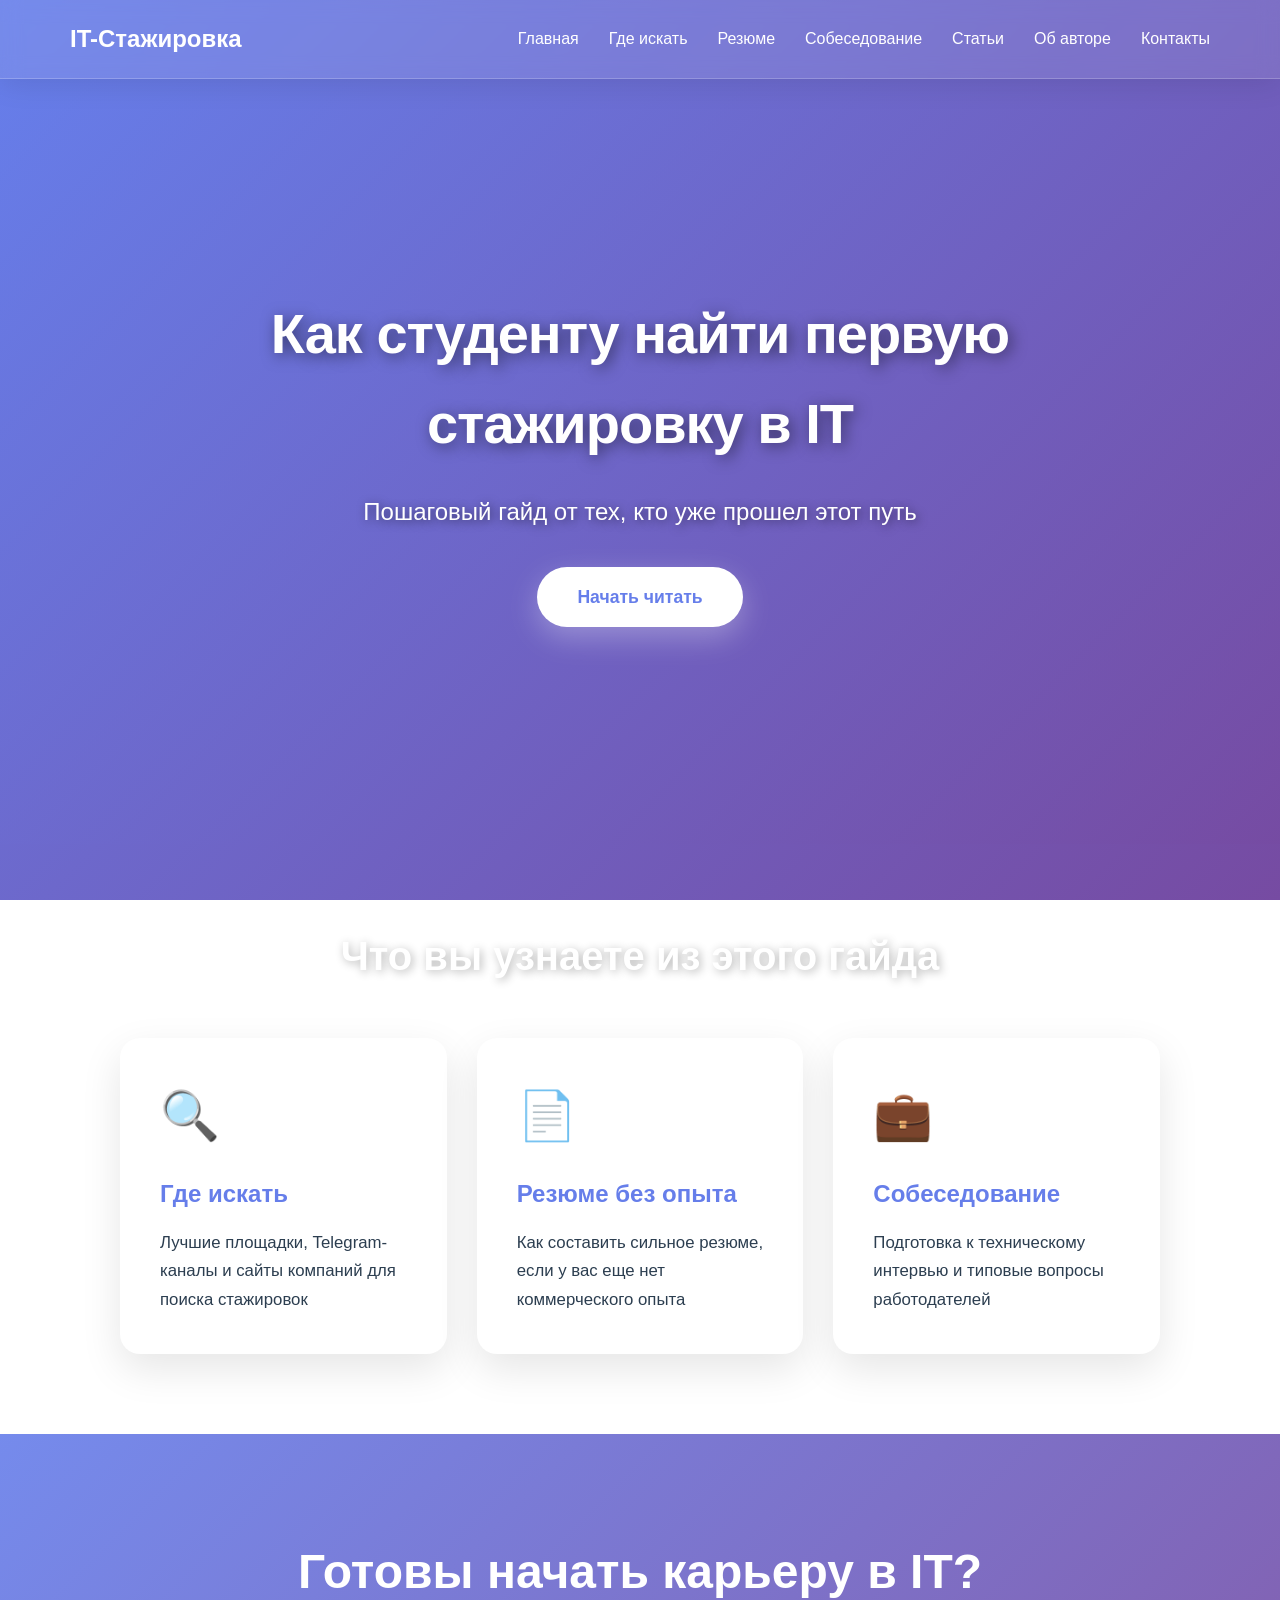
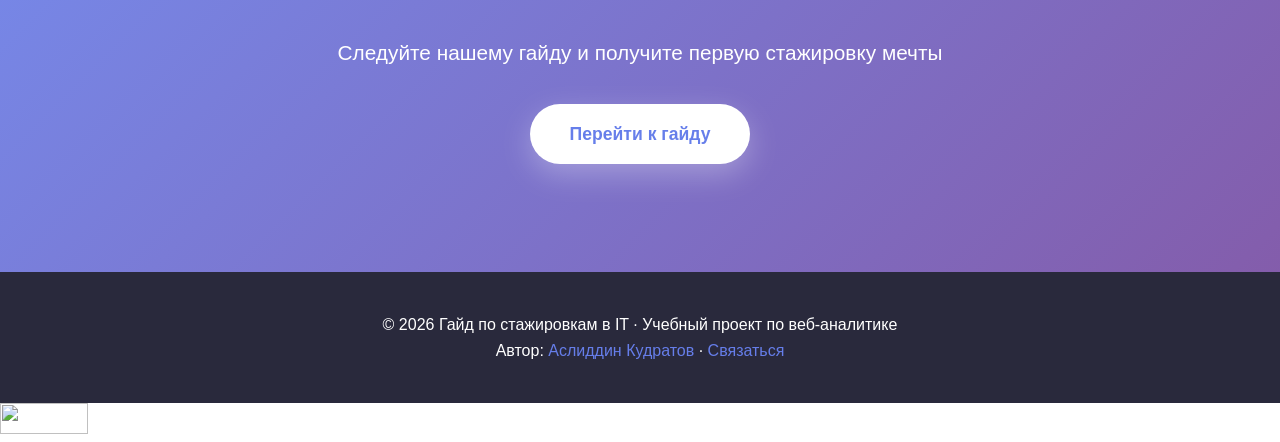
==== commit f044786d: "Update index.html" ====
--- a/index.html
+++ b/index.html
@@ -63,5 +63,66 @@
             });
         });
     </script>
+        <!-- ============================================ -->
+    <!-- БЛОК АНАЛИТИКИ: Mail.Ru, Top100, LiveInternet -->
+    <!-- ============================================ -->
+
+    <!-- 1. Top.Mail.Ru counter -->
+    <script type="text/javascript">
+    var _tmr = window._tmr || (window._tmr = []);
+    _tmr.push({id: "3800631", type: "pageView", start: (new Date()).getTime()});
+    (function (d, w, id) {
+      if (d.getElementById(id)) return;
+      var ts = d.createElement("script"); ts.type = "text/javascript"; ts.async = true; ts.id = id;
+      ts.src = "https://top-fwz1.mail.ru/js/code.js";
+      var f = function () {var s = d.getElementsByTagName("script")[0]; s.parentNode.insertBefore(ts, s);};
+      if (w.opera == "[object Opera]") { d.addEventListener("DOMContentLoaded", f, false); } else { f(); }
+    })(document, window, "tmr-code");
+    </script>
+    <noscript><div><img src="https://top-fwz1.mail.ru/counter?id=3800631;js=na" style="position:absolute;left:-9999px;" alt="Top.Mail.Ru" /></div></noscript>
+    <!-- /Top.Mail.Ru counter -->
+
+    <!-- 2. Top100 (Kraken/Rambler) Counter -->
+    <script>
+        (function (w, d, c) {
+        (w[c] = w[c] || []).push(function() {
+            var options = {
+                project: 7752712,
+            };
+            try {
+                w.top100Counter = new top100(options);
+            } catch(e) { }
+        });
+        var n = d.getElementsByTagName("script")[0],
+        s = d.createElement("script"),
+        f = function () { n.parentNode.insertBefore(s, n); };
+        s.type = "text/javascript";
+        s.async = true;
+        s.src = (d.location.protocol == "https:" ? "https:" : "http:") + "//st.top100.ru/top100/top100.js";
+        if (w.opera == "[object Opera]") {
+            d.addEventListener("DOMContentLoaded", f, false);
+        } else { f(); }
+        })(window, document, "_top100q");
+    </script>
+    <noscript>
+      <img src="//counter.rambler.ru/top100.cnt?pid=7752712" alt="Топ-100" />
+    </noscript>
+    <!-- /Top100 (Kraken) Counter -->
+
+    <!-- 3. LiveInternet counter -->
+    <a href="https://www.liveinternet.ru/click" target="_blank">
+        <img id="licnt8657" width="88" height="31" style="border:0" title="LiveInternet"
+        src="[data-uri]" alt=""/>
+    </a>
+    <script>
+    (function(d,s){
+        d.getElementById("licnt8657").src=
+        "https://counter.yadro.ru/hit?t57.7;r"+escape(d.referrer)+
+        ((typeof(s)=="undefined")?"":";s"+s.width+"*"+s.height+"*"+
+        (s.colorDepth?s.colorDepth:s.pixelDepth))+";u"+escape(d.URL)+
+        ";h"+escape(d.title.substring(0,150))+";"+Math.random()
+    })(document,screen)
+    </script>
+    <!-- /LiveInternet -->
 </body>
 </html>
